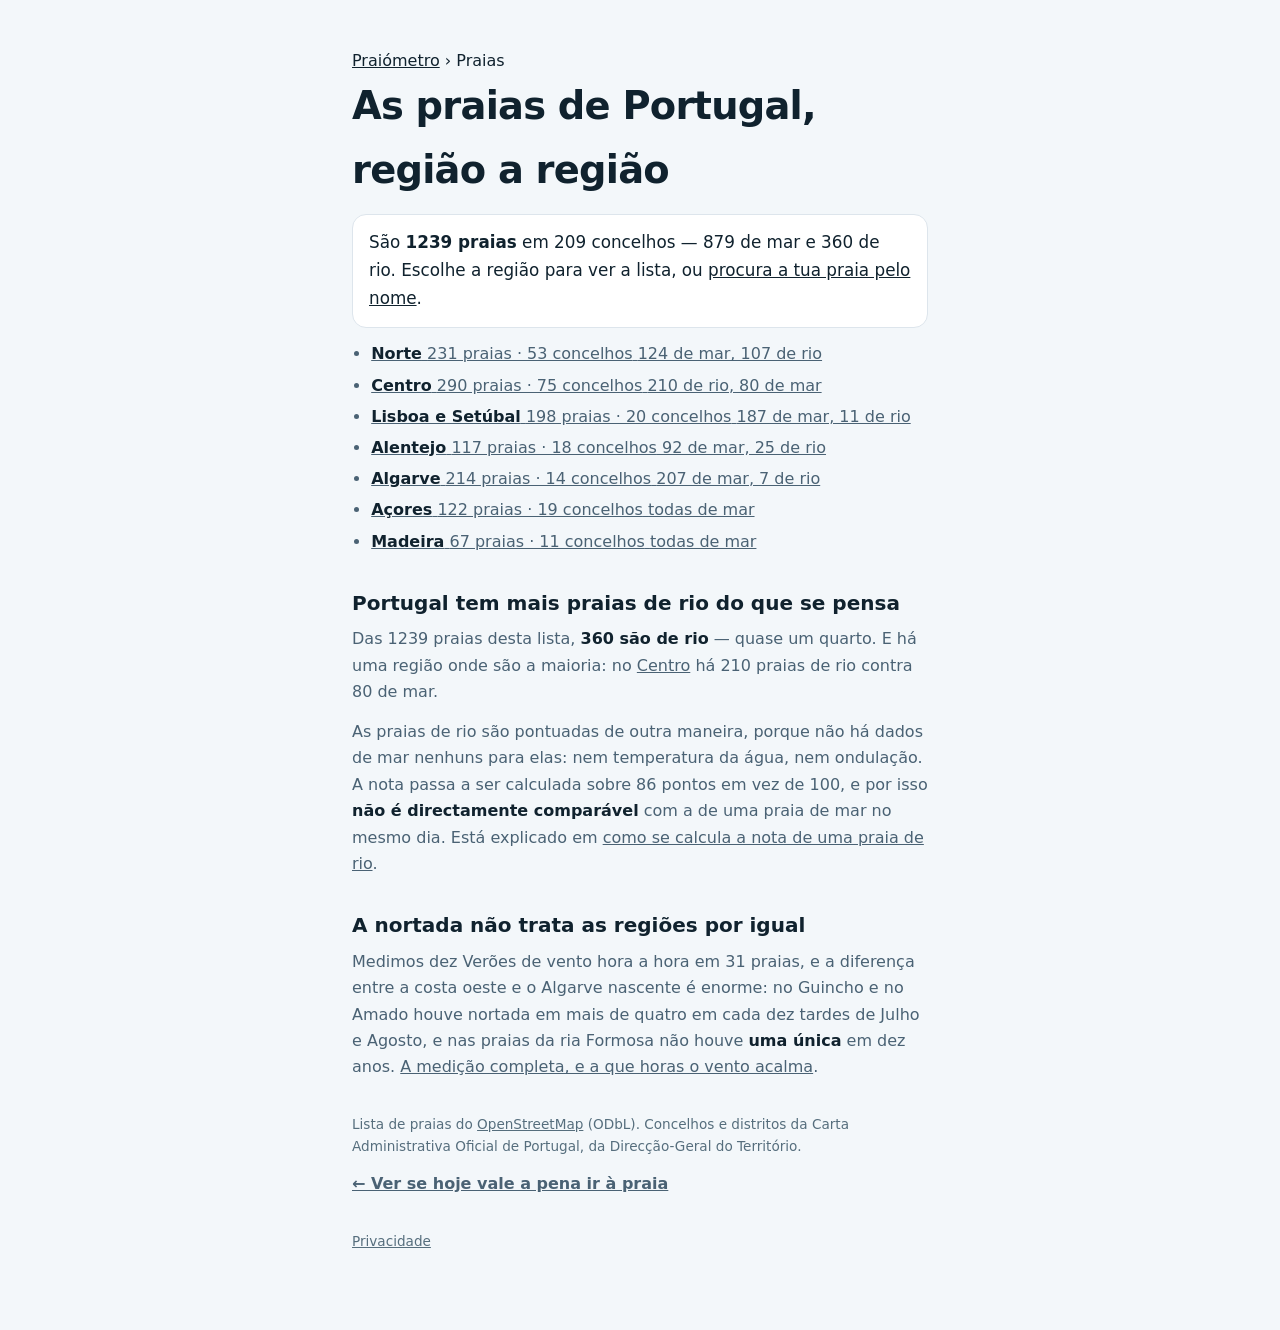
==== praias/index.html @ e59745ab "O site passa a saber QUAIS são as praias que existem Uma amiga do Renato foi procurar a Praia de Esm" ====
<!doctype html>
<html lang="pt-PT">
<head>
  <meta charset="utf-8" />
  <meta name="viewport" content="width=device-width, initial-scale=1, viewport-fit=cover" />
  <title>As 1239 praias de Portugal, região a região — Praiómetro</title>
  <meta name="description" content="1239 praias portuguesas em 209 concelhos, 879 de mar e 360 de rio, agrupadas por região e concelho. Vê numa nota de 0 a 100 se hoje vale a pena ir." />
  <meta name="theme-color" content="#0891b2" />
  <meta name="color-scheme" content="light dark" />

  <link rel="canonical" href="https://praiometro.pt/praias/" />

  <meta property="og:type" content="website" />
  <meta property="og:locale" content="pt_PT" />
  <meta property="og:site_name" content="Praiómetro" />
  <meta property="og:url" content="https://praiometro.pt/praias/" />
  <meta property="og:title" content="As 1239 praias de Portugal, região a região" />
  <meta property="og:description" content="1239 praias portuguesas em 209 concelhos, 879 de mar e 360 de rio, agrupadas por região e concelho. Vê numa nota de 0 a 100 se hoje vale a pena ir." />
  <meta property="og:image" content="https://praiometro.pt/assets/img/og.png" />
  <meta property="og:image:width" content="1200" />
  <meta property="og:image:height" content="630" />
  <meta property="og:image:alt" content="Praiómetro — semáforo verde, amarelo e vermelho para saber se vale a pena ir à praia." />
  <!-- O twitter:card estava só na entrada, e sem ele o X e o LinkedIn caem
       para um cartão pequeno, com a imagem ao lado em vez da imagem inteira.
       As páginas de região existem justamente para serem partilhadas.
       (Sem plicas invertidas neste comentário: ele vive dentro de um template
       literal, e uma plica invertida fecha-o a meio.) -->
  <meta name="twitter:card" content="summary_large_image" />
  <meta name="twitter:image" content="https://praiometro.pt/assets/img/og.png" />

  <link rel="icon" href="/assets/img/favicon.svg" type="image/svg+xml" />
  <link rel="stylesheet" href="/assets/css/estilo.css" />
  <link rel="stylesheet" href="/assets/css/texto.css" />

  <script type="application/ld+json">
  {"@context":"https://schema.org","@graph":[
   {"@type":"CollectionPage","@id":"https://praiometro.pt/praias/#pagina","url":"https://praiometro.pt/praias/",
    "name":"As praias de Portugal","inLanguage":"pt-PT",
    "isPartOf":{"@id":"https://praiometro.pt/#site"},
    "author":{"@id":"https://praiometro.pt/#autor"}},
   {"@type":"BreadcrumbList","@id":"https://praiometro.pt/praias/#migalhas","itemListElement":[
     {"@type":"ListItem","position":1,"name":"Praiómetro","item":"https://praiometro.pt/"},
     {"@type":"ListItem","position":2,"name":"Praias"}
   ]}
  ]}
  </script>
</head>
<body>
  <main class="texto">
    <nav class="migalhas" aria-label="Onde estás">
      <a href="/">Praiómetro</a> › Praias
    </nav>
    <h1>As praias de Portugal, região a região</h1>

    <p class="texto__lead">São <strong>1239 praias</strong> em 209 concelhos —
    879 de mar e 360 de rio. Escolhe a região para ver a lista, ou
    <a href="/">procura a tua praia pelo nome</a>.</p>

    <ul class="regioes">
      <li>
        <a href="/praias/norte/">
          <strong>Norte</strong>
          <span>231 praias · 53 concelhos</span>
          <span class="regiao__mar">124 de mar, 107 de rio</span>
        </a>
      </li>
      <li>
        <a href="/praias/centro/">
          <strong>Centro</strong>
          <span>290 praias · 75 concelhos</span>
          <span class="regiao__mar">210 de rio, 80 de mar</span>
        </a>
      </li>
      <li>
        <a href="/praias/lisboa-e-setubal/">
          <strong>Lisboa e Setúbal</strong>
          <span>198 praias · 20 concelhos</span>
          <span class="regiao__mar">187 de mar, 11 de rio</span>
        </a>
      </li>
      <li>
        <a href="/praias/alentejo/">
          <strong>Alentejo</strong>
          <span>117 praias · 18 concelhos</span>
          <span class="regiao__mar">92 de mar, 25 de rio</span>
        </a>
      </li>
      <li>
        <a href="/praias/algarve/">
          <strong>Algarve</strong>
          <span>214 praias · 14 concelhos</span>
          <span class="regiao__mar">207 de mar, 7 de rio</span>
        </a>
      </li>
      <li>
        <a href="/praias/acores/">
          <strong>Açores</strong>
          <span>122 praias · 19 concelhos</span>
          <span class="regiao__mar">todas de mar</span>
        </a>
      </li>
      <li>
        <a href="/praias/madeira/">
          <strong>Madeira</strong>
          <span>67 praias · 11 concelhos</span>
          <span class="regiao__mar">todas de mar</span>
        </a>
      </li>
    </ul>

    <h2 id="rio">Portugal tem mais praias de rio do que se pensa</h2>

    <p>Das 1239 praias desta lista, <strong>360 são de rio</strong> — quase
    um quarto. E há uma região onde são a maioria: no
    <a href="/praias/centro/">Centro</a> há 210 praias de rio contra
    80 de mar.</p>

    <p>As praias de rio são pontuadas de outra maneira, porque não há dados de mar nenhuns
    para elas: nem temperatura da água, nem ondulação. A nota passa a ser calculada sobre
    86 pontos em vez de 100, e por isso <strong>não é directamente comparável</strong> com
    a de uma praia de mar no mesmo dia. Está explicado em
    <a href="/metodologia/#rio">como se calcula a nota de uma praia de rio</a>.</p>

    <h2 id="nortada">A nortada não trata as regiões por igual</h2>

    <p>Medimos dez Verões de vento hora a hora em 31 praias, e a diferença entre a costa
    oeste e o Algarve nascente é enorme: no Guincho e no Amado houve nortada em mais de
    quatro em cada dez tardes de Julho e Agosto, e nas praias da ria Formosa não houve
    <strong>uma única</strong> em dez anos.
    <a href="/nortada/">A medição completa, e a que horas o vento acalma</a>.</p>

    <p class="texto__data">Lista de praias do
    <a href="https://www.openstreetmap.org/copyright" target="_blank" rel="noopener">OpenStreetMap</a>
    (ODbL). Concelhos e distritos da Carta Administrativa Oficial de Portugal, da
    Direcção-Geral do Território.</p>

    <p class="texto__voltar"><a href="/">← Ver se hoje vale a pena ir à praia</a></p>

    <!-- A LIGAÇÃO PARA A PRIVACIDADE VIVE AQUI, no molde, e não em cada página.
         Dez das treze páginas do site não ligavam para ela — e eram justamente
         as que existem para receber tráfego directo do Google, ou seja aquelas
         em que alguém chega sem nunca ter passado pela entrada. Uma política de
         privacidade que só se alcança a partir da página inicial é uma política
         que metade das visitas nunca vê. -->
    <p class="texto__data"><a href="/privacidade.html">Privacidade</a></p>
  </main>
</body>
</html>
---- assets/css/estilo.css ----
/* =============================================================
   VAI DAR PRAIA? — folha de estilo única
   =============================================================
   Sem framework e sem passo de compilação: o site é servido tal como está.

   Nota sobre as cores: verde/amarelo/vermelho é o que foi pedido, mas a
   informação NUNCA depende só da cor — cada veredicto tem também um ícone
   com forma diferente e uma palavra escrita. Cerca de 8% dos homens têm
   daltonismo vermelho-verde, e a WCAG 1.4.1 proíbe exactamente isto.
   ============================================================= */

:root {
  color-scheme: light dark;

  /* superfícies */
  --fundo: #f3f7fa;
  --carta: #ffffff;
  --carta-2: #f7fafc;
  --borda: #dde5ec;
  --tinta: #10222e;
  --tinta-2: #4a6274;
  --tinta-3: #566e7d;   /* 5,35:1 em branco, 4,97:1 no fundo — passa em todas as superfícies */

  /* veredictos — escolhidos com contraste AA sobre branco */
  --verde: #0e7a4a;
  --verde-luz: #d7f2e3;
  --amarelo: #8a5c00;
  --amarelo-luz: #fdf0cf;
  --vermelho: #b3261e;
  --vermelho-luz: #fbdfdc;

  /* céu */
  --ceu-a: #7dd3e8;
  --ceu-b: #cdeef6;
  --sol-a: #ffe27a;
  --sol-b: #ffd24d;
  --sol-o: .9;
  --mar: #0e7490;

  /* A TINTA DO CABEÇALHO, que não é a do corpo. O <h1> e o claim estão por
     cima do céu — do gradiente e, num telemóvel, do SOL — e não por cima de
     `--fundo`. Medir contra o fundo dava-os por bons; medido no píxel, o claim
     ficava a 4,10:1 no céu inicial, com a norma a pedir 4,5:1. */
  --tinta-ceu: #10222e;
  /* E A TINTA ESBATIDA DO CÉU. Os rótulos de secção («ONDE FICA», «FAVORITOS»)
     estão fora de qualquer cartão, logo o que têm por trás é o céu — que no
     dia mau é um cinzento a #8b9aa6. Com `--tinta-3` davam 2,89:1, e a norma
     pede 4,5:1. O `--tinta-3` está medido «em branco e no fundo», e o comentário
     dele diz isso mesmo: o céu não estava na lista. */
  --tinta-ceu-2: #263138;
  /* Os nomes dos concelhos, no mapa: o `--carta` por baixo deles é claro, mas o
     traço do concelho e o mar por baixo não são, e mediram-se 3,91:1. */
  --tinta-mapa: #3c4d58;

  --raio: 14px;
  --raio-g: 22px;
  --sombra: 0 1px 2px rgba(16,34,46,.06), 0 12px 32px -12px rgba(16,34,46,.22);
  --gutter: clamp(1rem, 4vw, 2rem);
  --t: .22s cubic-bezier(.2,0,0,1);

  --f: ui-rounded, "SF Pro Rounded", "Segoe UI", system-ui, -apple-system, "Helvetica Neue", sans-serif;
}

@media (prefers-color-scheme: dark) {
  :root {
    --fundo: #0b1519;
    --carta: #12212a;
    --carta-2: #172a35;
    --borda: #243b48;
    --tinta: #eaf4f8;
    --tinta-2: #a9c3d1;
    --tinta-3: #7794a5;
    --verde: #4ade9a;    --verde-luz: #0e3a2a;
    --amarelo: #fbcb52;  --amarelo-luz: #3a2f0d;
    --vermelho: #ff8a80; --vermelho-luz: #3d1714;
    --ceu-a: #0f3a4a;    --ceu-b: #0b2530;
    /* O SOL APAGA-SE NO ESCURO, e não é preciosismo: um disco a #ffd24d com
       90 % de opacidade por trás de texto claro dava 1,36:1 no «Praiómetro» e
       1,17:1 no claim — a norma pede 4,5:1, e a cauda de cada linha
       desaparecia mesmo. Um sol a arder num tema escuro também nunca fez
       sentido nenhum; fica a brasa, que é o que se vê de noite. */
    --sol-a: #6b4f1e;
    --sol-b: #513a12;
    --sol-o: .5;
    --tinta-ceu: #eaf4f8;
    --tinta-ceu-2: #9cb1bd;
    --tinta-mapa: #95acb9;
    --mar: #38bdf8;
    --sombra: 0 1px 2px rgba(0,0,0,.4), 0 14px 34px -14px rgba(0,0,0,.7);
  }
}

*, *::before, *::after { box-sizing: border-box; }
html { -webkit-text-size-adjust: 100%; }
body {
  margin: 0; min-height: 100svh;
  font-family: var(--f); color: var(--tinta); background: var(--fundo);
  line-height: 1.5; overflow-x: hidden;
  padding-bottom: env(safe-area-inset-bottom);
}
h1, h2, h3, h4, p, ul, ol { margin: 0; }
ul { list-style: none; padding: 0; }
button, input { font: inherit; color: inherit; }
a { color: inherit; }

/* Qualquer regra de autor com `display` vence o `display:none` que o browser
   dá ao atributo hidden — foi assim que o botão «Entrar» ficou visível ao lado
   do avatar de quem já tinha entrado. */
[hidden] { display: none !important; }

.visually-hidden {
  position: absolute !important; width: 1px; height: 1px; padding: 0; margin: -1px;
  overflow: hidden; clip: rect(0 0 0 0); white-space: nowrap;
}
/* Branco sobre --mar dava 2,14:1 no tema escuro, onde o --mar é um azul
   claro. Só se via com o foco em cima, e por isso ninguém deu por ela — o
   medidor de contraste do projecto corria só em tema claro. Tinta sobre carta
   inverte-se sozinho com o tema e passa nos dois. */
.salta {
  position: absolute; left: -999px; top: 0; z-index: 90;
  background: var(--tinta); color: var(--carta); padding: .7em 1.1em; text-decoration: none;
  border-radius: 0 0 var(--raio) 0; font-weight: 600;
}
.salta:focus { left: 0; }

:focus-visible { outline: 3px solid var(--mar); outline-offset: 3px; border-radius: 6px; }
/* O resultado tem `tabindex="-1"` só para o app.js lhe poder dar o foco depois
   de a previsão chegar — não se chega lá com o Tab. Um contorno de 3px em volta
   de meia página não diz a ninguém onde está o foco; só parecia um erro. O
   destino do foco continua a ser anunciado pelo `aria-labelledby`. */
.resultado:focus, .resultado:focus-visible { outline: none; }
/* E o mesmo para o <main>, pela mesma razão: leva `tabindex="-1"` só para o
   atalho de saltar ter destino, não para se chegar lá com o Tab. */
#principal:focus, #principal:focus-visible { outline: none; }

/* ===================================================== CÉU DE FUNDO ==== */
/* O fundo muda de cor com o veredicto — é o primeiro sinal, antes de se ler
   fosse o que fosse. Fica atrás de tudo e não recebe cliques. */
.ceu {
  position: fixed; inset: 0; z-index: -1; pointer-events: none; overflow: hidden;
  background: linear-gradient(178deg, var(--ceu-a) 0%, var(--ceu-b) 46%, var(--fundo) 74%);
  transition: background 1s ease;
}
.ceu__sol {
  position: absolute; top: 6vh; right: 12vw; width: 22vmin; height: 22vmin;
  border-radius: 50%;
  background: radial-gradient(circle, var(--sol-a) 0 42%, var(--sol-b) 58%, transparent 72%);
  filter: blur(.4px); opacity: var(--sol-o); transition: opacity 1s ease, transform 1s ease;
}
.ceu__mar {
  position: absolute; inset: auto 0 0 0; height: 26vh;
  background: linear-gradient(180deg, transparent, color-mix(in oklab, var(--mar) 16%, transparent));
  opacity: .5;
}
body[data-cor="verde"]   { --ceu-a: #6fd0e6; --ceu-b: #d3f0f7; }
body[data-cor="amarelo"] { --ceu-a: #b9cbd6; --ceu-b: #e2ebf0; }
body[data-cor="vermelho"]{ --ceu-a: #8b9aa6; --ceu-b: #d3dae0; }
body[data-cor="amarelo"] .ceu__sol  { opacity: .45; }
body[data-cor="vermelho"] .ceu__sol { opacity: .12; }
@media (prefers-color-scheme: dark) {
  body[data-cor="verde"]   { --ceu-a: #0f4657; --ceu-b: #0b2530; }
  body[data-cor="amarelo"] { --ceu-a: #24333c; --ceu-b: #0e1c24; }
  body[data-cor="vermelho"]{ --ceu-a: #1d2830; --ceu-b: #0d181e; }
}

/* ======================================================== CABEÇALHO ==== */
.topo { padding: clamp(1rem, 3.5vw, 2rem) var(--gutter) 1rem; text-align: center; }

/* ============================================================ CONTA ==== */
/* Linha própria e não sobreposta ao cabeçalho: em 375 px a «Entrar» tapava o
   ponto de interrogação do título. A altura fica reservada desde o início,
   mesmo antes de se saber se há sessão, para a página não saltar. */
.conta {
  position: relative; z-index: 5; display: flex; justify-content: flex-end;
  align-items: center; min-height: 38px; margin-bottom: .5rem; text-align: left;
}
.conta--vazia { min-height: 0; margin-bottom: 0; }


/* ====================================================== PÁGINA DE TEXTO = */
.texto {
  max-width: 40rem; margin: 0 auto; padding: clamp(1.5rem, 5vw, 3rem) var(--gutter) 4rem;
  line-height: 1.65;
}
.texto h1 { font-size: clamp(1.7rem, 6vw, 2.4rem); font-weight: 800; letter-spacing: -.02em; }
.texto h2 {
  font-size: clamp(1.05rem, 3.6vw, 1.25rem); font-weight: 700; margin-top: 2rem; margin-bottom: .4rem;
}
.texto p, .texto ul { margin-bottom: .85rem; color: var(--tinta-2); }
/* O reset global tira os marcadores a todas as listas; aqui são precisos. */
.texto ul { padding-left: 1.2rem; list-style: disc; }
.texto li { margin-bottom: .3rem; }
.texto strong { color: var(--tinta); }
.texto__lead {
  font-size: 1.05rem; color: var(--tinta) !important; margin: .8rem 0 1.6rem;
  padding: .9rem 1rem; background: var(--carta); border: 1px solid var(--borda);
  border-radius: var(--raio);
}
.texto__voltar { font-weight: 600; }
.texto__data { font-size: .85rem; color: var(--tinta-3) !important; margin-top: 2rem; }
.texto__pendente {
  padding: .7rem .9rem; border-radius: var(--raio);
  background: var(--amarelo-luz); color: var(--amarelo) !important; font-weight: 600;
}
.conta__entrar {
  display: inline-flex; align-items: center; gap: .45rem; cursor: pointer;
  font: inherit; font-size: .85rem; font-weight: 600; color: var(--tinta);
  background: var(--carta); border: 1px solid var(--borda); border-radius: 999px;
  padding: .42rem .85rem; box-shadow: var(--sombra);
}
.conta__entrar:hover { border-color: var(--mar); }
.conta__entrar[disabled] { opacity: .6; cursor: default; }
.conta__entrar svg { flex: none; }

.conta__menu > summary { list-style: none; cursor: pointer; display: inline-flex; }
.conta__menu > summary::-webkit-details-marker { display: none; }
.conta__inicial {
  width: 38px; height: 38px; border-radius: 50%; display: grid; place-items: center;
  background: var(--mar); color: #fff; font-weight: 800; font-size: 1rem;
  border: 2px solid var(--carta); box-shadow: var(--sombra);
}
.conta__corpo {
  position: absolute; top: calc(100% + .5rem); right: 0; width: min(17rem, calc(100vw - 2 * var(--gutter)));
  background: var(--carta); border: 1px solid var(--borda); border-radius: var(--raio);
  box-shadow: var(--sombra); padding: .9rem; display: grid; gap: .5rem;
}
.conta__quem { display: grid; gap: .1rem; font-size: .88rem; word-break: break-word; }
.conta__quem span { color: var(--tinta-3); font-size: .82rem; }
.conta__nota { font-size: .8rem; color: var(--tinta-2); line-height: 1.45; }
.conta__botao {
  font: inherit; font-size: .85rem; font-weight: 600; cursor: pointer; text-align: left;
  padding: .5rem .6rem; border-radius: var(--raio);
  background: var(--carta-2); border: 1px solid var(--borda); color: var(--tinta);
}
.conta__botao:hover { border-color: var(--tinta-3); }
.conta__botao--perigo { color: var(--vermelho); }
.conta__botao--perigo:hover { border-color: var(--vermelho); }
.conta__botao[disabled] { opacity: .6; cursor: default; }

/* ---------------------------------------------------- painéis (Perfil) - */
/* `<dialog>` nativo e não uma div: traz de graça o fecho com Escape, o foco
   preso lá dentro enquanto está aberto, o resto da página inerte para leitores
   de ecrã, e o `::backdrop`. Nada disso é de graça numa div. */
.painel {
  width: min(30rem, calc(100vw - 2 * var(--gutter)));
  max-height: min(85svh, 44rem);
  padding: 0; border: 1px solid var(--borda); border-radius: var(--raio-g);
  background: var(--carta); color: var(--tinta); box-shadow: var(--sombra);
  overflow: hidden;
  /* O markup vive dentro do <header>, ao lado do avatar a que pertence, e o
     header é centrado: sem isto o painel herdava o centrado. */
  text-align: left;
}
.painel::backdrop { background: rgba(16, 34, 46, .45); backdrop-filter: blur(2px); }
.painel__topo {
  display: flex; align-items: center; justify-content: space-between; gap: .5rem;
  padding: .9rem 1rem; border-bottom: 1px solid var(--borda);
  position: sticky; top: 0; background: var(--carta); z-index: 1;
}
.painel__titulo { font-size: 1.05rem; font-weight: 800; letter-spacing: -.01em; }
.painel__x {
  flex: none; width: 36px; height: 36px; display: grid; place-items: center; cursor: pointer;
  background: var(--carta-2); border: 1px solid var(--borda); border-radius: 50%; color: var(--tinta);
}
.painel__x:hover { border-color: var(--tinta-3); }
.painel__x svg { width: 18px; height: 18px; }
/* O corpo é que rola, não a página por baixo. */
.painel__corpo { padding: 1rem; display: grid; gap: 1rem; overflow-y: auto; max-height: inherit; }
.painel__bloco { display: grid; gap: .4rem; }
.painel__sub {
  font-size: .72rem; font-weight: 700; text-transform: uppercase; letter-spacing: .06em;
  color: var(--tinta-3);
}
.painel__nota { font-size: .85rem; color: var(--tinta-2); line-height: 1.5; }
.painel__nota a { color: var(--mar); }
.painel__linha { font-size: .95rem; font-weight: 600; }
.painel__bloco--perigo {
  border: 1px solid var(--borda); border-left: 3px solid var(--vermelho);
  border-radius: 0 var(--raio) var(--raio) 0; padding: .8rem; background: var(--carta-2);
}
.painel--curto { width: min(24rem, calc(100vw - 2 * var(--gutter))); }
.painel--curto .painel__titulo { margin-bottom: .5rem; }
/* Em coluna no telemóvel: lado a lado, «Apagar para sempre» ficava com metade
   da largura e o texto a partir-se. */
.painel__accoes { display: grid; gap: .5rem; margin-top: .3rem; }
.painel__accoes .conta__botao { text-align: center; padding: .6rem; }
@media (min-width: 26rem) {
  .painel__accoes { grid-auto-flow: column; justify-content: end; }
  .painel__accoes .conta__botao { padding: .6rem 1rem; }
}
/* Uma grelha de duas linhas: o ícone e a marca em cima, a pergunta por baixo.
   Com `inline-flex` e o claim em `inline`, a pergunta enrolava-se à volta do
   ícone e o cabeçalho ficava com três linhas desalinhadas. */
.marca {
  display: grid; grid-template-columns: auto auto; justify-content: center;
  align-items: center; gap: 0 .55rem;
  font-size: clamp(1.5rem, 5.4vw, 2.4rem); font-weight: 800; letter-spacing: -.02em;
}
/* «Praiómetro» é uma palavra inventada e não diz nada a quem chega pela
   primeira vez. A pergunta a que o site responde tem de estar no <h1>, e à
   vista também no telemóvel — estava escondida a um píxel de largura. */
.marca__claim {
  grid-column: 1 / -1; display: block;
  font-size: clamp(1rem, 3.6vw, 1.2rem); font-weight: 700; color: var(--tinta-ceu);
  margin-top: .1rem; text-wrap: balance;
}
.marca__icone { width: 1.15em; height: 1.15em; color: var(--mar); flex: none; }
.marca__icone svg { width: 100%; height: 100%; }

/* ========================================================== PROCURA ==== */
.procura { position: relative; padding: 0 var(--gutter); max-width: 640px; margin: 1.2rem auto 0; }
.procura__caixa {
  display: flex; align-items: center; gap: .5rem;
  background: var(--carta); border: 1px solid var(--borda); border-radius: 999px;
  padding: .45rem .5rem .45rem 1rem; box-shadow: var(--sombra);
}
.procura__caixa:focus-within { border-color: var(--mar); }
.procura__lupa { width: 20px; height: 20px; color: var(--tinta-3); flex: none; }
.procura__input {
  flex: 1; min-width: 0; border: 0; background: none; padding: .6rem 0; font-size: 1.05rem;
}
.procura__input::-webkit-search-cancel-button { -webkit-appearance: none; }
.procura__input:focus { outline: none; }
.procura__perto {
  flex: none; width: 44px; height: 44px; border-radius: 50%; border: 0; cursor: pointer;
  background: var(--mar); color: #fff; display: grid; place-items: center;
  transition: transform var(--t), filter var(--t);
}
.procura__perto svg { width: 21px; height: 21px; }
.procura__perto:hover { filter: brightness(1.1); }
.procura__perto:active { transform: scale(.94); }
.procura__perto[aria-busy="true"] { animation: pulsa 1s infinite; }
@keyframes pulsa { 50% { opacity: .5; } }

.sugestoes {
  position: absolute; left: var(--gutter); right: var(--gutter); z-index: 30;
  margin-top: .4rem; background: var(--carta); border: 1px solid var(--borda);
  border-radius: var(--raio); box-shadow: var(--sombra); overflow: hidden;
  max-height: min(52vh, 26rem); overflow-y: auto; overscroll-behavior: contain;
}
.sugestao {
  display: flex; align-items: baseline; gap: .6rem; width: 100%;
  padding: .7rem 1rem; cursor: pointer; border-bottom: 1px solid var(--borda);
  background: none; border-left: 0; border-right: 0; border-top: 0; text-align: left;
}
.sugestao:last-child { border-bottom: 0; }
.sugestao:hover { background: var(--carta-2); }
/* A MARCADA COM AS SETAS TEM DE SE VER. O único sinal era este fundo, que vale
   1,058:1 contra o da lista — a WCAG 1.4.11 pede 3:1 para um indicador que não
   é texto. Num combobox não há foco real a percorrer as opções (o foco fica na
   caixa e o `aria-activedescendant` é que anda), portanto não há anel do
   browser a salvar isto: quem escreve «praia» abre oito sugestões, três delas
   chamadas «Praia Nova», e carregava Enter sem saber qual das 995 ia abrir. */
.sugestao[aria-selected="true"] {
  background: var(--carta-2);
  outline: 2px solid var(--mar); outline-offset: -2px;
}
.sugestao__nome { font-weight: 600; }
.sugestao__meta { font-size: .82rem; color: var(--tinta-3); margin-left: auto; white-space: nowrap; }
.sugestao__rio {
  font-size: .7rem; font-weight: 700; text-transform: uppercase; letter-spacing: .04em;
  color: var(--mar); border: 1px solid currentColor; border-radius: 999px; padding: 0 .4em;
}
/* O NOME OFICIAL QUE FEZ O ENCONTRO. Quem escreve «Esmoriz» e recebe «Praia
   Velha» tem de perceber porquê, senão parece que o site abriu outra praia.
   Não é uma etiqueta como a de rio — é a mesma palavra que foi escrita —, por
   isso vai em texto normal e entre aspas baixas, que é como se cita em
   português. Não leva `white-space: nowrap`: alguns são compridos («Praia
   Velha dos Pescadores») e num telemóvel de 375 px têm de poder quebrar. */
.sugestao__alias { font-size: .82rem; color: var(--tinta-2); }
.sugestao__alias::before { content: "«"; }
.sugestao__alias::after { content: "»"; }
.procura__estado { text-align: center; color: var(--tinta-2); font-size: .9rem; margin-top: .6rem; min-height: 1.4em; }

/* ======================================================== RESULTADO ==== */
.resultado { max-width: 640px; margin: 1.2rem auto 0; padding: 0 var(--gutter); }

.veredicto {
  background: var(--carta); border: 1px solid var(--borda); border-radius: var(--raio-g);
  padding: clamp(1.2rem, 4vw, 1.8rem); box-shadow: var(--sombra); text-align: center;
  position: relative; overflow: hidden;
}
.veredicto__topo { display: flex; flex-direction: column; gap: .1rem; margin-bottom: 1rem; }
/* A estrela vive no canto e não entra na coluna: reservar-lhe largura ao lado
   do nome partia a data em duas linhas num telemóvel de 375 px. Só o nome se
   afasta dela — a data vem na linha de baixo, já fora do seu caminho. */
.veredicto__praia { padding: 0 2.2rem; }
.veredicto__praia { font-weight: 700; font-size: clamp(1.15rem, 4vw, 1.45rem); letter-spacing: -.01em; }
/* Sem text-transform: capitalize — em português dava «2 De Agosto». A
   primeira letra é posta no JavaScript. */
.veredicto__dia { color: var(--tinta-2); font-size: .95rem; }

/* O selo: cor + forma + palavra. Nunca só a cor. */
/* ============================================= AS DUAS PARTES DO DIA ====
   Uma regra e mais nenhuma: cada parte do dia é um bloco de largura inteira;
   quando as duas dizem o mesmo, são desenhadas JUNTAS, num bloco só, e o que
   dizem diz-se uma vez.

   NÃO HÁ UM ÚNICO <svg> DE DADOS AQUI. Os três ícones são forma, não gráfico:
   não codificam quantidade nenhuma. Nenhuma altura, nenhum comprimento e
   nenhuma área representa um número em lado nenhum deste ficheiro. Aqui esteve
   uma silhueta que o fazia, e foi rejeitada por ser confusa — ler um gráfico
   não trivial é competência de uma minoria, e ler um número é de quase todos.

   CONTRASTE, e a razão de a cor só pintar a palavra:
     verde    #0e7a4a sobre #d7f2e3 = 4,54:1   <- passa por 0,04
     amarelo  #8a5c00 sobre #fdf0cf = 5,13:1
     vermelho #b3261e sobre #fbdfdc = 5,22:1
   4,54:1 é o fio da navalha. Por isso a cor SÓ é usada em texto grande e
   pesado (onde a norma pede 3:1) e nos ícones; todos os NÚMEROS e todos os
   NOMES vão a var(--tinta) sobre o fundo pastel. */

.partes { margin: .9rem 0 0; }
.parte--verde    { --p-cor: var(--verde);    --p-fundo: var(--verde-luz); }
.parte--amarelo  { --p-cor: var(--amarelo);  --p-fundo: var(--amarelo-luz); }
.parte--vermelho { --p-cor: var(--vermelho); --p-fundo: var(--vermelho-luz); }
.parte--semdados { --p-cor: var(--tinta-3);  --p-fundo: var(--carta-2); }

/* O cartão deixa de ser centrado: tudo lá dentro é lista, e uma lista com
   números lê-se da esquerda. */
.veredicto { text-align: left; }
/* A BARRA DE COR DO TOPO SAIU — e saiu do ficheiro, não só do ecrã. Estava
   definida com 5px de altura e desligada vinte linhas abaixo com
   `content: none`, sem media query pelo meio: duas regras a anularem-se, e uma
   terceira (a posição da estrela) ainda a descontar a altura de uma barra que
   não existe. A razão de ter saído mantém-se: num dia partido teria de ter a
   cor da MÉDIA, que pode discordar das duas partes logo por baixo. */
.veredicto__praia { padding: 0 3rem 0 0; }
.veredicto__topo { margin-bottom: .2rem; }

/* --------------------------------- a resposta (só no estado partido) --- */
/* A maior coisa do cartão num dia partido. Vai a var(--tinta) e NUNCA a uma
   cor de veredicto: há duas cores no ecrã e a frase não é de nenhuma delas. */
.veredicto__resposta {
  margin: .9rem 0 .1rem;
  font-size: clamp(1.45rem, 6.6vw, 1.85rem);
  font-weight: 800; line-height: 1.12; letter-spacing: -.02em;
  color: var(--tinta); text-wrap: balance;
}
.veredicto__resposta:empty { display: none; }

/* ------------------------------------------------ os dois blocos ------ */
/* A fenda é o portador de «são dois» — e é o único que sobrevive ao modo de
   contraste elevado, coisa que a cor não faz.

   Aqui esteve uma segunda forma, para os dias em que as duas partes eram
   iguais: um bloco só, com a palavra dita uma vez. Saiu a pedido. Um cartão
   que muda de feitio consoante o dia obriga quem o abre de três em três
   semanas a reconhecer duas coisas em vez de uma; dois blocos todos os dias
   aprendem-se uma vez e nunca mais surpreendem. */
.partes__blocos { display: grid; gap: .625rem; list-style: none; padding: 0; }
/* O bloco deixou de ser a linha e passou a ser só a MOLDURA: a linha mudou-se
   para uma cabeça com as mesmas medidas, para haver onde pendurar o painel. A
   caixa fechada é, ao píxel, a que foi aprovada — 84 + 2 + 2 = 88. */
.bloco {
  display: block; padding: 0; min-height: 88px;
  background: var(--p-fundo); border: 2px solid var(--p-cor);
  border-radius: var(--raio-g);
}
.bloco__cabeca {
  display: flex; align-items: center; gap: .75rem;
  width: 100%; min-height: 84px; padding: .9rem 1rem; margin: 0;
  font: inherit; color: inherit; text-align: left;
  background: none; border: 0; border-radius: calc(var(--raio-g) - 2px);
}
button.bloco__cabeca { cursor: pointer; -webkit-tap-highlight-color: transparent; }
/* Com os +3 px de `outline-offset` globais, o anel de foco era desenhado POR
   CIMA do contorno de 2 px do bloco e lia-se como parte do desenho. Por dentro,
   sobre o pastel, vê-se — e o raio tem de ser reposto, senão um anel de 6 px
   dentro de uma caixa de 22 px fica torto nos cantos. */
button.bloco__cabeca:focus-visible {
  outline-offset: -4px; border-radius: calc(var(--raio-g) - 2px);
}
/* Um color-mix e não um filter: brightness() — a mesma regra escurece no claro
   e clareia no escuro. E NUNCA um transform: um antepassado transformado já
   matou cliques neste projecto uma vez. */
button.bloco__cabeca:active {
  background: color-mix(in oklab, var(--p-cor) 12%, transparent);
}
.bloco__icone { width: 44px; height: 44px; flex: none; color: var(--p-cor); }
.bloco__icone svg { width: 100%; height: 100%; display: block; }
.bloco__texto { display: grid; gap: .05rem; flex: 1; min-width: 0; }
.bloco__nome { font-size: 1.15rem; font-weight: 700; color: var(--tinta); line-height: 1.2; }
.bloco__palavra {
  font-size: 1.2rem; font-weight: 800; color: var(--p-cor);
  line-height: 1.2; letter-spacing: -.01em; text-wrap: balance;
}
.bloco__razao { font-size: .92rem; color: var(--tinta-2); line-height: 1.35; }
/* A nota fica encostada à direita, como foi aprovado. A seta vive POR BAIXO
   dela, na mesma coluna: não rouba largura à palavra, e fora da linha de
   leitura do número não se lê como «81 e a descer». Contas a 375 px: 33,75 (a
   nota, a 9vw) + 1,6 + 18 = 53,35 px, contra os 55,2 que a caixa já dava. */
.bloco__dir { margin-left: auto; flex: none; display: grid; justify-items: end; gap: .1rem; }
.bloco__nota {
  font-size: clamp(1.95rem, 9vw, 2.4rem); font-weight: 800; line-height: 1;
  color: var(--tinta); font-variant-numeric: tabular-nums; letter-spacing: -.03em;
}
.bloco__seta { width: 18px; height: 18px; color: var(--tinta-2); transition: transform var(--t); }
.bloco__seta svg { width: 100%; height: 100%; display: block; }
[aria-expanded="true"] .bloco__seta { transform: rotate(180deg); }

/* O único sinal ESCRITO de que os blocos se carregam. Uma frase não é uma
   legenda a decifrar: lê-se à primeira aos 70 anos, e mata o risco de a
   descoberta ficar pendurada só numa seta de 18 px. */
.partes__pista { margin-top: .5rem; font-size: .82rem; color: var(--tinta-2); line-height: 1.5; }
.partes__pista b { color: var(--tinta); font-weight: 700; }

/* ---------------------------- os cinco números, dentro do bloco ------- */
/* SEM animação de altura. Um bloco a crescer durante 300 ms é um bloco que
   durante 300 ms está a mentir sobre onde estão as coisas — e é a animação que
   faria a compensação de scroll medir um valor que ainda está a mudar. */
.bloco__numeros { padding: 0 1rem 1rem; }

/* A mesma anatomia do bloco, um andar abaixo: ícone à esquerda, nome, número
   encostado à direita, palavra por baixo a ocupar a largura toda. */
.nums { list-style: none; padding: 0; margin: 0; }
.nums__linha {
  display: grid; grid-template-columns: 22px minmax(0, 1fr) auto;
  align-items: baseline; column-gap: .6rem; row-gap: .1rem; padding: .4rem 0;
  /* O recuo vem primeiro: sem ele, um browser sem color-mix deitava fora a
     declaração inteira e ficava SEM separador nenhum. */
  border-top: 1px solid var(--borda);
  border-top-color: color-mix(in oklab, var(--p-cor) 28%, transparent);
}
/* Aqui esteve um fio de 2 px na linha da água, a dizer pela FORMA que aquele
   factor não se reparte pela manhã e pela tarde. Saiu com a frase que o
   explicava: um traço mais grosso sem uma palavra a dizer o que significa é
   exactamente a classe de coisa que este site tem andado a tirar do ecrã.
   A água continua a ser a mesma nas duas partes — e continua a ser o número
   que a conta usou; o que deixou de haver é um sinal que ninguém pediu. */
/* O ICONES_FACTOR estava declarado no app.js desde sempre e nunca foi chamado
   por ninguém. 22 px, com o nome escrito ao lado — um ícone com o nome ao lado
   nunca precisa de legenda. SEMPRE a mesma cor: nunca verde/amarelo/vermelho
   conforme o factor, que seria um segundo semáforo dentro do primeiro. */
.nums__icone { grid-column: 1; grid-row: 1; width: 22px; height: 22px;
               color: var(--tinta-2); align-self: center; }
.nums__icone svg { width: 100%; height: 100%; display: block; }
.nums__nome { grid-column: 2; font-size: .95rem; font-weight: 700;
              color: var(--tinta); line-height: 1.25; }
/* nowrap no valor + o nome livre para quebrar = transbordo estruturalmente
   impossível: quando aperta, é o nome que passa a duas linhas. */
.nums__valor {
  grid-column: 3; justify-self: end; text-align: right;
  font-size: 1.05rem; font-weight: 800; color: var(--tinta);
  font-variant-numeric: tabular-nums; line-height: 1.2; white-space: nowrap;
}
/* MEDIDO, e é a armadilha deste ficheiro: var(--tinta-3) sobre o pastel dá
   4,61:1 no tema CLARO — passa — e 3,96:1 no ESCURO. Chumba, e chumba só
   metade das vezes: foi assim que o «Saltar para o resultado» esteve meses a
   2,14:1. AQUI NÃO ENTRA NEM --tinta-3 NEM COR DE VEREDICTO. */
.nums__palavra { grid-column: 2 / -1; font-size: .875rem; color: var(--tinta-2); line-height: 1.35; }
.nums__extra   { color: var(--tinta-2); }
/* Os pesos (34/26/18/14/8) NÃO vão ao ecrã: são meta-informação sobre o modelo
   e não sobre o dia, e cinco números novos duplicavam a contagem de números da
   página. O peso diz-se pela ORDEM, e a ordem diz-se aqui. */
/* O TRIÂNGULO da linha do valor mau. A `--amarelo` — a cor do DESCONFORTO
   neste cartão — e nunca a `--vermelho`, que é a da SEGURANÇA e vive no aviso
   de trovoada. São dois triângulos com dois significados, e o que os separa é
   a cor e a caixa: este anda solto ao lado de um nome, aquele vem dentro de
   uma caixa vermelha a dizer «Aviso de segurança».
   Medido sobre os três pastéis do painel: 4,62-5,13:1 no claro e 8,31-10,34:1
   no escuro — e o mínimo para um objecto gráfico é 3:1. */
.nums__mau {
  display: inline-block; width: 1em; height: 1em;
  vertical-align: -.1em; margin-left: .35rem; color: var(--amarelo);
}
.nums__mau svg { width: 100%; height: 100%; display: block; }
@media (forced-colors: active) { .nums__mau { color: CanvasText; } }

.nums__ordem {
  margin-top: .6rem; padding-top: .6rem;
  border-top: 1px solid var(--borda);
  border-top-color: color-mix(in oklab, var(--p-cor) 28%, transparent);
  font-size: .8rem; color: var(--tinta-2); line-height: 1.45;
}
/* --tinta e sublinhado, e não var(--mar): no tema escuro o --mar é um azul
   claro e sobre o pastel escuro não está medido. */
.nums__ordem a { color: var(--tinta); font-weight: 700; text-decoration: underline; }

/* A fonte dos dados, que era o rodapé do «Ver os números». */
/* Só aparece nas praias de rio e nos pontos sem dados de mar. O :empty tira-a
   do fluxo no caso normal — sem caixa reservada e sem salto de layout. */
.veredicto__sem-mar { margin-top: .9rem; font-size: .78rem; color: var(--tinta-3); line-height: 1.45; }
.veredicto__sem-mar:empty { display: none; }
/* Sem número, o texto ocupa a largura toda. Nada de espaço reservado a um «✕»
   que se lê como avaria ou como «fechado», nunca como «não vale a pena». */
.bloco--sem-nota .bloco__nota { display: none; }

/* «já passou»: NUNCA por opacidade. O medidor de contraste do projecto lê a
   `color` sem descontar a opacidade dos antepassados, e um opacity:.55 daria
   texto a ~2,6:1 a passar no teste. */
/* --tinta-2 e NÃO --tinta-3: sobre o pastel escuro o --tinta-3 dá 3,96:1, e o
   nome está a 18,4 px — quatro décimas abaixo dos 18,66 px que a norma aceita
   como «texto grande», portanto exige 4,5:1 e chumba. Só se via no cartão de
   HOJE depois das 13h, e só no tema escuro: por isso esteve escondido até o
   teste passar a abrir um bloco. */
.bloco--passou .bloco__nome, .bloco--passou .bloco__nota { color: var(--tinta-2); }

/* A nota do dia e a frase da razão sairam do cartão a pedido; as regras que as
   pintavam sairam com elas. */
.partes__sem { font-size: 1.05rem; color: var(--tinta-2); line-height: 1.45; }

/* A previsão guardada. Usa a caixa do aviso de conforto — o amarelo — e nunca
   a de segurança: não é um perigo, é uma ressalva sobre a idade do número. */
.veredicto__antiga {
  margin: .5rem 0 0; padding: .5rem .7rem; border-radius: var(--raio);
  background: var(--amarelo-luz); color: var(--amarelo);
  font-size: .85rem; font-weight: 600; line-height: 1.4;
}

/* A MARÉ. Sem caixa de cor: não é um aviso nem um veredicto, é um facto sobre
   o mar. Um fio em cima separa-a dos blocos sem lhe dar peso de secção. */
.mare {
  margin-top: .9rem; padding-top: .7rem;
  border-top: 1px solid var(--borda);
}
/* A curva. `preserveAspectRatio="none"` estica-a à largura do cartão, e é de
   propósito: o que interessa é ONDE cai a maré nas horas, não a proporção
   entre o eixo do tempo e o da altura — que nem sequer tem escala, porque não
   se mostram metros. */
.mare__svg { display: block; width: 100%; height: 78px; overflow: visible; }
/* A janela de praia, 9h-19h. NEUTRA, e é de propósito: a primeira versão
   pintava-a de `--mar` como a água, e as duas manchas azuis liam-se como a
   mesma coisa em intensidades diferentes. Cinzento não compete com o mar. */
.mare__janela { fill: var(--tinta); opacity: .07; }
.mare__area   { fill: var(--mar); opacity: .28; }
.mare__linha  { fill: none; stroke: var(--mar); stroke-width: 2;
                stroke-linecap: round; stroke-linejoin: round; }
.mare__ponto  { fill: var(--mar); }
/* A hora a `--tinta`: sobre o cartão branco o `--mar` dá 4,52:1, que passa por
   duas centésimas, e este texto é pequeno. A tinta dá mais de 12:1. */
.mare__hora {
  fill: var(--tinta); font-size: 11px; font-weight: 700;
  font-variant-numeric: tabular-nums;
}
@media (forced-colors: active) {
  .mare__linha { stroke: CanvasText; }
  .mare__ponto { fill: CanvasText; }
  .mare__area, .mare__janela { fill: none; }
}

.veredicto__aviso {
  margin-top: .9rem; padding: .6rem .8rem; border-radius: var(--raio);
  background: var(--amarelo-luz); color: var(--amarelo); font-size: .88rem; font-weight: 600;
}

/* O padding e o gap SAEM do .bloco e vão para a .bloco__cabeca, na MESMA
   edição. Se ficassem onde estavam, abaixo dos 360 px o rectângulo pastel
   ganhava uma almofada dupla — uma a envolver a cabeça E o painel, outra
   dentro de cada um — o painel deixava de alinhar com o nome, e o bloco aberto
   crescia uns 26 px. Um defeito que só existe abaixo dos 360 px, ou seja,
   exactamente onde ninguém testa. */
@media (max-width: 360px) {
  .veredicto { padding: 14px; }
  .bloco { min-height: 82px; }
  .bloco__cabeca { padding: .8rem; gap: .6rem; min-height: 78px; }
  .bloco__icone { width: 40px; height: 40px; }
  .bloco__palavra { font-size: 1.1rem; }
  .bloco__numeros { padding: 0 .8rem .8rem; }
  .nums__linha { padding: .35rem 0; column-gap: .5rem; }
  .nums__nome { font-size: .9rem; }
  .nums__palavra { font-size: .85rem; }
}

/* Com as cores todas forçadas para a mesma sobram a PALAVRA, o NÚMERO, o
   ÍCONE e — o mais importante — a fenda entre os dois blocos. «Um objecto ou
   dois» não depende de cor nenhuma. */
@media (forced-colors: active) {
  .bloco { background: Canvas; border-color: CanvasText; }
  .bloco__palavra, .bloco__icone { color: CanvasText; }
  /* Com as cores forçadas sobra o que sempre sobrou — a fenda entre os dois
     blocos, a palavra, o número — e agora também a seta e os fios. */
  .nums__linha, .nums__ordem { border-top-color: CanvasText; }
  .bloco__seta, .nums__icone { color: CanvasText; }
}

/* SEM ANIMAÇÃO na troca de dia: um bloco que se divide em dois durante 400 ms
   é um bloco que durante 400 ms está a mentir. */


/* ---------------------------------------------------------- a estrela */
.estrela {
  /* `.7rem` e não `calc(5px + .5rem)`: os 5px eram a altura da barra de cor do
     topo, que saiu. Este valor já estava escrito vinte linhas acima, num bloco
     com a mesma especificidade e MAIS ACIMA no ficheiro — portanto perdia para
     esta regra e nunca chegou a aplicar-se. Alguém corrigiu isto e a correcção
     ficou pelo caminho; agora está no sítio onde manda. */
  position: absolute; top: .7rem; right: .6rem; z-index: 1;
  width: 44px; height: 44px; display: grid; place-items: center; cursor: pointer;
  background: none; border: 0; border-radius: 50%;
  color: var(--tinta-3); transition: color var(--t), transform var(--t);
}
.estrela svg { width: 25px; height: 25px; }
/* O nome acessível vem do aria-label, que diz a praia e o que o botão faz.
   Este texto fica cá como rede, para leitores que ignorem o aria-label. */
.estrela__texto {
  position: absolute; width: 1px; height: 1px; overflow: hidden;
  clip-path: inset(50%); white-space: nowrap;
}
.estrela:hover { color: var(--tinta); }
/* Marcada muda de COR e de FORMA — a estrela passa a cheia. A cor sozinha
   nunca chega (WCAG 1.4.1). */
/* #c07f00 dá 3,34:1 em branco; o dourado mais bonito, #d99400, ficava-se por
   2,56:1 e a 1.4.11 pede 3:1 a um controlo que mostra estado. */
.estrela[aria-pressed="true"] { color: #c07f00; }
.estrela[aria-pressed="true"] svg { fill: currentColor; }
@media (prefers-color-scheme: dark) { .estrela[aria-pressed="true"] { color: #f5b83d; } }
.estrela:active { transform: scale(.9); }
@media (prefers-reduced-motion: reduce) { .estrela { transition: none; } .estrela:active { transform: none; } }

/* ====================================================== AS TUAS PRAIAS = */
.favoritos { max-width: 640px; margin: 1.1rem auto 0; padding: 0 var(--gutter); }
.favoritos__titulo {
  font-size: .74rem; font-weight: 700; text-transform: uppercase; letter-spacing: .06em;
  /* .25rem e não .5rem: a tira abaixo ganhou .25rem de `padding-block` para
     caber o anel do favorito escolhido, e a soma mantém o espaço de antes. */
  color: var(--tinta-3); margin-bottom: .25rem;
}
.favoritos__lista {
  list-style: none; display: flex; gap: .45rem; overflow-x: auto;
  /* `overflow-x: auto` obriga o `overflow-y` a passar de `visible` a `auto`:
     a tira corta também em cima e em baixo, não só aos lados. O favorito
     escolhido leva um anel de 2px em `box-shadow`, que fica FORA da caixa —
     sem folga aqui, o topo desse anel aparecia cortado a régua. */
  /* .25rem dos dois lados: a barra de scroll fica ABAIXO da caixa de conteúdo,
     não dentro dela, e por isso não é preciso somar-lhe a altura aqui. */
  padding-block: .25rem;
  /* A barra tem de se ver. Com 15 praias a tira transborda mais de 1300px, e
     a sangria até às margens não chega para dizer que há mais para o lado.
     `thin` é para o Firefox; no WebKit, dar altura à barra troca a de
     sobreposição — que no macOS desaparece quando se está quieto — por uma
     clássica, que fica sempre à vista. */
  scrollbar-width: thin;
  scrollbar-color: var(--tinta-3) transparent;
  /* No telemóvel a tira sangra até às margens, para se ver que rola. */
  margin: 0 calc(var(--gutter) * -1); padding-inline: var(--gutter);
  scroll-snap-type: x proximity;
  /* O encosto tem de ser na goteira, não na borda do ecrã: sem isto o
     `scroll-snap-align: start` alinhava o primeiro chip com o início do
     snapport e rolava a goteira toda para fora, deixando-o rente ao vidro e
     desalinhado do «AS TUAS PRAIAS» que está por cima. */
  scroll-padding-inline: var(--gutter);
}
.favoritos__lista::-webkit-scrollbar { height: 10px; }
.favoritos__lista::-webkit-scrollbar-track { background: transparent; }
.favoritos__lista::-webkit-scrollbar-thumb {
  background: var(--tinta-3); border-radius: 999px;
  /* A borda transparente com `background-clip` afina a barra para 4px sem a
     cortar nas pontas — mais discreta do que os 10px do canal. */
  border: 3px solid transparent; background-clip: content-box;
}
/* Os favoritos falam a mesma língua: fundo pastel e contorno de 2 px na cor
   do dia. Enquanto não se sabe a cor de uma praia, fica neutra — e isso lê-se
   como «ainda não sei», que é a verdade. */
.fav {
  scroll-snap-align: start;
  display: inline-flex; align-items: center; gap: .4rem; white-space: nowrap;
  padding: .42rem .8rem .42rem .55rem; cursor: pointer; font: inherit;
  font-size: .88rem; font-weight: 600; color: var(--tinta);
  background: var(--fav-fundo, var(--carta));
  border: 2px solid var(--fav-cor, var(--borda)); border-radius: 999px;
  transition: box-shadow var(--t);
}
.fav[aria-current="true"] { box-shadow: 0 0 0 3px var(--fav-cor, var(--mar)); }
.fav__ponto {
  width: 20px; height: 20px; flex: none; display: grid; place-items: center;
  color: var(--fav-cor, var(--tinta-3));
}
.fav__ponto svg { width: 100%; height: 100%; }
.favoritos__aviso { margin-top: .5rem; font-size: .85rem; color: var(--amarelo); font-weight: 600; }
.fav__rio {
  font-size: .64rem; font-weight: 700; text-transform: uppercase; letter-spacing: .04em;
  color: var(--mar); border: 1px solid currentColor; border-radius: 999px;
  padding: 0 .4em; flex: none;
}
.fav--verde    { --fav-cor: var(--verde);    --fav-fundo: var(--verde-luz); }
.fav--amarelo  { --fav-cor: var(--amarelo);  --fav-fundo: var(--amarelo-luz); }
.fav--vermelho { --fav-cor: var(--vermelho); --fav-fundo: var(--vermelho-luz); }

/* Aqui viviam `--cor-actual` e `--cor-fundo`, definidas por veredicto no
   <body>. Saíram porque NINGUÉM AS LIA: a `--cor-fundo` já não tinha leitor
   nenhum, e a `--cor-actual` ficou sem o dela quando a barra de cor do topo do
   cartão saiu do ficheiro. O `data-cor` continua no <body> — é ele que muda o
   céu — e as variáveis do céu são outras. */

/* ============================================================= DIAS ====
   Três por linha e duas linhas, sem rolo horizontal. Seis células em linha a
   320 px davam 41 px cada: a nota a 11,8 px — mais pequena do que o aviso
   legal das bandeiras — e uns 124 px de tira a viver fora do ecrã. Três por
   linha dão uns 90 px, e a resposta mais valiosa que este site tem num dia
   mau («então quando?») deixa de exigir rolar em duas direcções. */
/* minmax(0, 1fr) e NÃO 1fr: `1fr` é `minmax(auto, 1fr)`, e o `auto` impede a
   célula de encolher abaixo do seu conteúdo mínimo. Com nomes de larguras
   diferentes, as seis colunas saíam desiguais — medido a 375 px: 47, 74, 57,
   57, 57 e 46 px — e a tira transbordava 16 px para fora do cartão. */
/* UMA regra para as duas larguras, sem ponto de corte nenhum: o minmax diz que
   a célula NUNCA encolhe abaixo dos 5,6rem (89,6 px, que é o tamanho a que ela
   fica no computador) e que estica até 1fr quando há espaço. No telemóvel os
   seis não cabem — 580 px de tira em 343 de cartão — e é a tira que rola, nunca
   a página. Houve uma versão a apertar os seis para dentro dos 375 px: davam 53
   px cada, obrigavam a abreviar «Amanhã» para «Qui» e a palavra do veredicto
   partia-se em três linhas. Foi tirada a pedido.

   O que aqui está de padding e de scroll-padding foi ganho a ferro no commit
   b7cd579 e não é decoração: sem os 3 px de folga o `overflow-x` cortava os
   2 px do anel do dia escolhido do lado esquerdo — via-se o contorno reto à
   esquerda e redondo à direita — e sem o `scroll-padding-inline` o browser
   rolava exactamente esses 3 px para encostar ao snapport e a folga deixava de
   existir (medido: `scrollLeft` a 3). A margem negativa devolve o alinhamento
   com o cartão do veredicto. */
.dias {
  display: grid; grid-auto-flow: column; grid-auto-columns: minmax(5.6rem, 1fr);
  gap: .5rem; margin-top: .6rem;   /* .8rem menos os 3 px que o padding cresceu */
  overflow-x: auto; overscroll-behavior-x: contain;
  /* `overflow-x: auto` obriga o `overflow-y` a passar de `visible` a `auto`: a
     tira corta também EM CIMA e em baixo, não só aos lados — a mesma armadilha
     que a tira dos favoritos já documenta. Em cima é preciso somar duas coisas:
     os 3 px do anel do dia escolhido, que vive em `box-shadow` e fica FORA da
     caixa, MAIS os 2 px que o `:hover` levanta o cartão. Com 3 px o anel do
     escolhido aparecia cortado a régua no topo assim que a célula levantava —
     medido, sobrava 1 px de folga para um anel de 3. O sexto píxel é margem
     para o arredondamento a 3 dpr.
     Aos lados bastam 3: aí não há nada a levantar, só o anel. */
  padding: 6px 3px; margin-inline: -3px;
  scroll-padding-inline: 3px;
  scroll-snap-type: x proximity;
  /* Sem barra, nada dizia que havia mais para o lado. */
  scrollbar-width: thin; scrollbar-color: var(--tinta-3) transparent;
}
.dias::-webkit-scrollbar { height: 10px; }
.dias::-webkit-scrollbar-track { background: transparent; }
.dias::-webkit-scrollbar-thumb {
  background: var(--tinta-3); border-radius: 999px;
  border: 3px solid transparent; background-clip: content-box;
}
/* O MESMO vocabulário dos blocos da manhã e da tarde: fundo pastel da cor do
   veredicto, contorno de 2 px na mesma cor, cantos grandes. Quem aprendeu a
   ler um bloco no cartão lê estes seis sem aprender nada de novo — e a tira
   deixa de ser uma fila de caixas brancas onde só a bolinha tem cor. */
.dia {
  scroll-snap-align: start;
  display: flex; flex-direction: column; align-items: center; gap: .3rem;
  padding: .7rem .3rem .75rem; cursor: pointer;
  background: var(--dia-fundo, var(--carta));
  border: 2px solid var(--dia-cor, var(--borda)); border-radius: var(--raio-g);
  transition: transform var(--t), box-shadow var(--t);
}
/* Só onde há mesmo um rato. Num telemóvel o `:hover` fica COLADO depois do
   toque: a célula tocada ficava levantada 2 px indefinidamente, e era isso que
   metia o topo do seu contorno dentro do corte da tira. Quem toca não precisa
   de um estado que diz «estás por cima disto». */
@media (hover: hover) {
  .dia:hover { transform: translateY(-2px); }
}
/* O dia escolhido: um anel por fora, e não uma cor diferente. Com os seis já
   pintados, mudar a cor do escolhido não se via. */
.dia[aria-selected="true"] { box-shadow: 0 0 0 3px var(--dia-cor, var(--mar)); }
/* Sem MAIÚSCULAS e sem letter-spacing: a uns 10 px, maiúsculas espaçadas
   tiram a silhueta às palavras e obrigam a ler letra a letra — que é
   exactamente o que a presbiopia não perdoa. Estava a 9,9 px. */
.dia__nome { font-size: .95rem; font-weight: 700; color: var(--tinta); }
/* Sem bolha: o cartão inteiro já é da cor do dia, e um círculo da mesma cor
   por dentro dele era um contorno a mais sem informação nenhuma. */
.dia__bolha { width: 30px; height: 30px; display: grid; place-items: center; color: var(--dia-cor); }
.dia__bolha svg { width: 100%; height: 100%; }
/* De 11,8 px para 21,6 px. Era mais pequena do que o aviso legal das
   bandeiras — e é o número que responde a «então quando?». */
/* A NOTA a var(--tinta) e não à cor do dia: sobre o fundo pastel, o verde
   #0e7a4a dá 4,54:1 — passa por quatro centésimas, e a norma só perdoa isso
   em texto grande. A tinta dá mais de 12:1. Quem carrega a cor é a palavra. */
.dia__nota { font-size: 1.5rem; font-weight: 800; color: var(--tinta);
             font-variant-numeric: tabular-nums; line-height: 1.05; }
/* A PALAVRA. Duas linhas SEMPRE reservadas, para as seis células terem a
   mesma altura e a grelha não dançar de dia para dia. */
.dia__palavra {
  font-size: .8rem; line-height: 1.15; font-weight: 600; color: var(--dia-cor, var(--tinta-2));
  min-height: 2.3em; display: flex; align-items: flex-start;
  justify-content: center; text-wrap: balance;
}
.dia--verde    { --dia-cor: var(--verde);    --dia-fundo: var(--verde-luz); }
.dia--amarelo  { --dia-cor: var(--amarelo);  --dia-fundo: var(--amarelo-luz); }
.dia--vermelho { --dia-cor: var(--vermelho); --dia-fundo: var(--vermelho-luz); }

/* ========================================================= DETALHE ==== */

/* =========================================================== VAZIO ==== */
.vazio { max-width: 640px; margin: 1.4rem auto 0; padding: 0 var(--gutter); text-align: center; }
.vazio__texto { color: var(--tinta-2); }
/* No telemóvel quebra, e são duas linhas. A partir de 36rem passa a `nowrap`,
   para as cinco ficarem sempre na mesma linha e nunca sobrar uma praia sozinha
   na linha de baixo por causa de dois pixéis.

   36rem e não menos: medidas as cinco dão 474px, e a caixa a essa largura tem
   530px — sobram 56px (12%). Aos 34rem sobravam só 26px, e a fonte não é a
   mesma em todos os sistemas: o Windows cai no Segoe UI, que é mais largo, e
   uma lista que aqui cabe podia lá transbordar. */
.vazio__sugestoes { display: flex; flex-wrap: wrap; gap: .45rem; justify-content: center; margin-top: 1rem; }
@media (min-width: 36rem) {
  .vazio__sugestoes { flex-wrap: nowrap; }
}
.atalho {
  border: 1px solid var(--borda); background: var(--carta); border-radius: 999px;
  padding: .45rem .9rem; cursor: pointer; font-size: .92rem; font-weight: 600;
  transition: transform var(--t), border-color var(--t);
}
.atalho:hover { transform: translateY(-1px); border-color: var(--mar); }

/* ========================================================== RODAPÉ ==== */
.rodape { max-width: 640px; margin: 2.5rem auto 0; padding: 0 var(--gutter) 3rem; }

.rodape__nav { text-align: center; margin-bottom: .9rem; display: flex; gap: 1.2rem; justify-content: center; flex-wrap: wrap; }
/* SUBLINHADOS, E COM A TINTA DO CÉU. Estavam a `var(--mar)`, o azul da marca,
   e isso trazia dois problemas de uma vez:
     · teal sobre céu ciano é um conflito de fundo. Medido no runner, com o céu
       azul, os três davam 4,13 a 4,17:1 — a norma pede 4,5 — e nem clarear o
       céu do dia mau chegava para o salvar: o azul teria de ir a #08404f, que
       já não é azul nenhum;
     · e distinguiam-se do texto à volta SÓ PELA COR, que é a WCAG 1.4.1.
   O sublinhado é o que um link de rodapé usa em qualquer sítio, e a tinta do
   céu já está medida contra todos os céus. */
.rodape__nav a {
  font-size: .88rem; font-weight: 600; color: var(--tinta-3);
  text-decoration: underline; text-underline-offset: 3px;
  display: inline-block; padding: .35rem .2rem;
}

.rodape__fontes { font-size: .8rem; color: var(--tinta-3); text-align: center; }
.rodape__fontes a { color: inherit; }

/* ========================================================= ECRÃS ====== */
/* A partir daqui os seis já cabem: cai o mínimo dos 5,6rem — as células passam
   a repartir a largura toda — e cai o rolo com ele. Estava nos 700 px, e entre
   os 620 e os 700 a tira rolava por 8 px, que é o pior dos dois mundos: rola,
   mas não se percebe que rola. Medido: a 620 px as células ficam a 89,3, três
   décimas abaixo do mínimo — não se vê. */
@media (min-width: 620px) {
  .dias { grid-auto-columns: 1fr; overflow: visible; }
}
@media (prefers-reduced-motion: reduce) {
  /* `animation-duration: .01ms` sem travar as repetições transforma uma
     animação infinita — como o `pulsa` do botão do alfinete — num pisca a
     60 Hz. É o oposto do que quem liga esta preferência está a pedir, e para
     quem tem sensibilidade vestibular ou fotossensibilidade chega a ser
     perigoso. As repetições têm de ser travadas também. */
  *, *::before, *::after {
    animation-duration: .01ms !important;
    animation-iteration-count: 1 !important;
    transition-duration: .01ms !important;
  }
  .ceu { transition: none; }
  .procura__perto[aria-busy="true"] { animation: none; opacity: .6; }
}

/* No modo de contraste elevado do Windows o sistema força todas as cores de
   contorno para a mesma, e a selecção do dia e do favorito actual — que só se
   marcam por border-color + box-shadow — ficavam iguais a todos os outros.
   O outline é das poucas coisas que sobrevive. */
@media (forced-colors: active) {
  .dia[aria-selected="true"],
  .fav[aria-current="true"] { outline: 3px solid Highlight; outline-offset: 2px; }
  .estrela[aria-pressed="true"] svg { fill: Highlight; stroke: Highlight; }
}

/* Um veto de segurança — trovoada, rajadas, mar muito cavado — não pode ser
   dito no mesmo tom amarelo que «a água está fria». */
.veredicto__aviso--perigo {
  background: var(--vermelho-luz); color: var(--vermelho);
  border: 1px solid currentColor;
  /* O triângulo ao lado do texto, e não em vez dele: a lei da cor nunca
     sozinha vale aqui como em todo o lado. */
  display: flex; align-items: flex-start; gap: .5rem;
}
.veredicto__aviso-icone { flex: none; width: 20px; height: 20px; margin-top: .05rem; }
.veredicto__aviso-icone svg { width: 100%; height: 100%; display: block; }

/* Aviso das bandeiras, junto ao veredicto. Discreto mas presente — estava no
   rodapé, onde ninguém chega, e é a única coisa no site que pode evitar que
   alguém confunda «vale a pena ir» com «é seguro nadar». */
.aviso-bandeiras {
  display: flex; align-items: flex-start; gap: .6rem;
  margin-top: 1rem; padding: .75rem .9rem;
  background: var(--carta); border: 1px solid var(--borda); border-radius: var(--raio);
  font-size: .85rem; color: var(--tinta-2); line-height: 1.45;
}
.aviso-bandeiras svg { width: 20px; height: 20px; flex: none; color: var(--mar); margin-top: .1rem; }
.aviso-bandeiras strong { color: var(--tinta); }

/* =========================================================== ONDE FICA == */
/* O mapa é SVG desenhado no browser a partir de data/mapa.json. Sem tiles e
   sem pedidos a terceiros — ver o comentário no index.html. */
/* SEM gutter próprio: o <section class="resultado"> que o contém já tem o dele,
   e os dois somados metiam o mapa 16 px para dentro de cada lado em relação aos
   irmãos — media 311 px onde o aviso das bandeiras media 343. O max-width
   também sai: era o mesmo 640 px do pai, a repetir a mesma regra em dois
   sítios. Medido a 375, 700 e 1000 px. */
.mapa { margin-top: 1.1rem; }
/* FORA DE UM CARTÃO, O QUE ESTÁ POR TRÁS DO TEXTO É O CÉU.
   Redefinem-se aqui as duas tintas esbatidas, e não se vai pintar elemento a
   elemento: as variáveis herdam, portanto tudo o que lá dentro use
   `var(--tinta-2)` ou `var(--tinta-3)` passa a receber a versão que aguenta o
   céu. Perseguir isto selector a selector era uma corrida sem fim — foi assim
   que o `--tinta-3` chegou aqui com o comentário «5,35:1 em branco, 4,97:1 no
   fundo»: as superfícies em que foi medido não incluíam a única que estas
   secções têm por trás.
   E o defeito só apareceu quando a bateria correu num runner do GitHub, com o
   céu azul: aqui nesse dia estava cinzento e dava tudo limpo. Oito textos
   entre 4,13 e 4,29:1, com a norma a pedir 4,5. */
.rodape, .procura__estado, .vazio, .mapa__titulo, .favoritos__titulo {
  --tinta-2: var(--tinta-ceu);
  --tinta-3: var(--tinta-ceu-2);
}

.mapa__titulo {
  font-size: .74rem; font-weight: 700; text-transform: uppercase;
  letter-spacing: .06em; color: var(--tinta-3); margin-bottom: .5rem;
}
.mapa__tela {
  background: var(--carta); border: 1px solid var(--borda);
  border-radius: var(--raio-g); overflow: hidden; line-height: 0;
}
.mapa__tela svg { width: 100%; height: auto; display: block; }
/* O mar tem de se ler como mar. Com o --carta-2 no fundo e o --fundo na terra
   — que diferem em três valores de cinzento — o mapa parecia uma mancha só. */
.m-mar  { fill: color-mix(in oklab, var(--mar) 14%, var(--carta)); }
.m-terra {
  fill: var(--carta); stroke: color-mix(in oklab, var(--mar) 28%, var(--carta));
  stroke-width: .8; stroke-linejoin: round;
}
.m-nome {
  font-family: var(--f); font-weight: 700; fill: var(--tinta-mapa);
  text-anchor: middle;
  /* `paint-order: stroke` desenha o contorno ANTES do preenchimento: o nome
     fica legível por cima do traço do concelho sem uma caixa por trás. */
  paint-order: stroke; stroke: var(--carta); stroke-width: 3px; stroke-linejoin: round;
}
.m-halo { fill: var(--mar); opacity: .25; }
.m-ponto { fill: var(--mar); stroke: var(--carta); stroke-width: 2; }
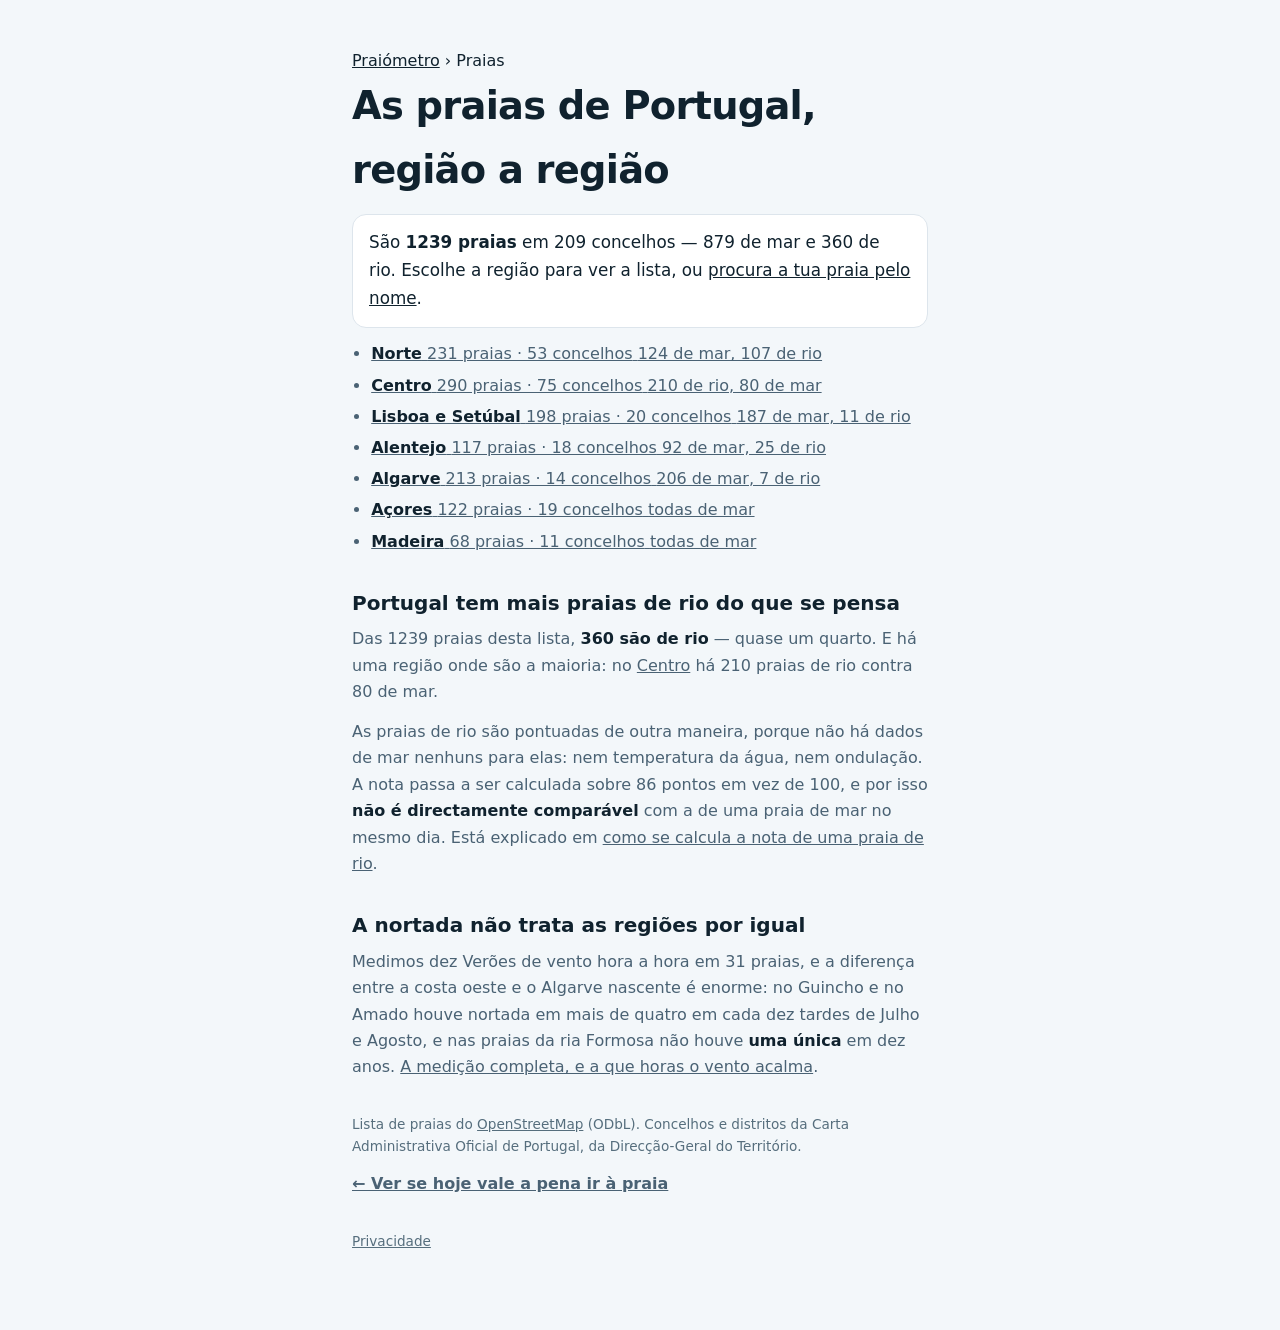
==== commit 7ee292e1: "Uma revisão adversarial encontrou o defeito da Esmoriz outra vez, na minha correcção dele Corri oito" ====
--- a/praias/index.html
+++ b/praias/index.html
@@ -88,8 +88,8 @@
       <li>
         <a href="/praias/algarve/">
           <strong>Algarve</strong>
-          <span>214 praias · 14 concelhos</span>
-          <span class="regiao__mar">207 de mar, 7 de rio</span>
+          <span>213 praias · 14 concelhos</span>
+          <span class="regiao__mar">206 de mar, 7 de rio</span>
         </a>
       </li>
       <li>
@@ -102,7 +102,7 @@
       <li>
         <a href="/praias/madeira/">
           <strong>Madeira</strong>
-          <span>67 praias · 11 concelhos</span>
+          <span>68 praias · 11 concelhos</span>
           <span class="regiao__mar">todas de mar</span>
         </a>
       </li>
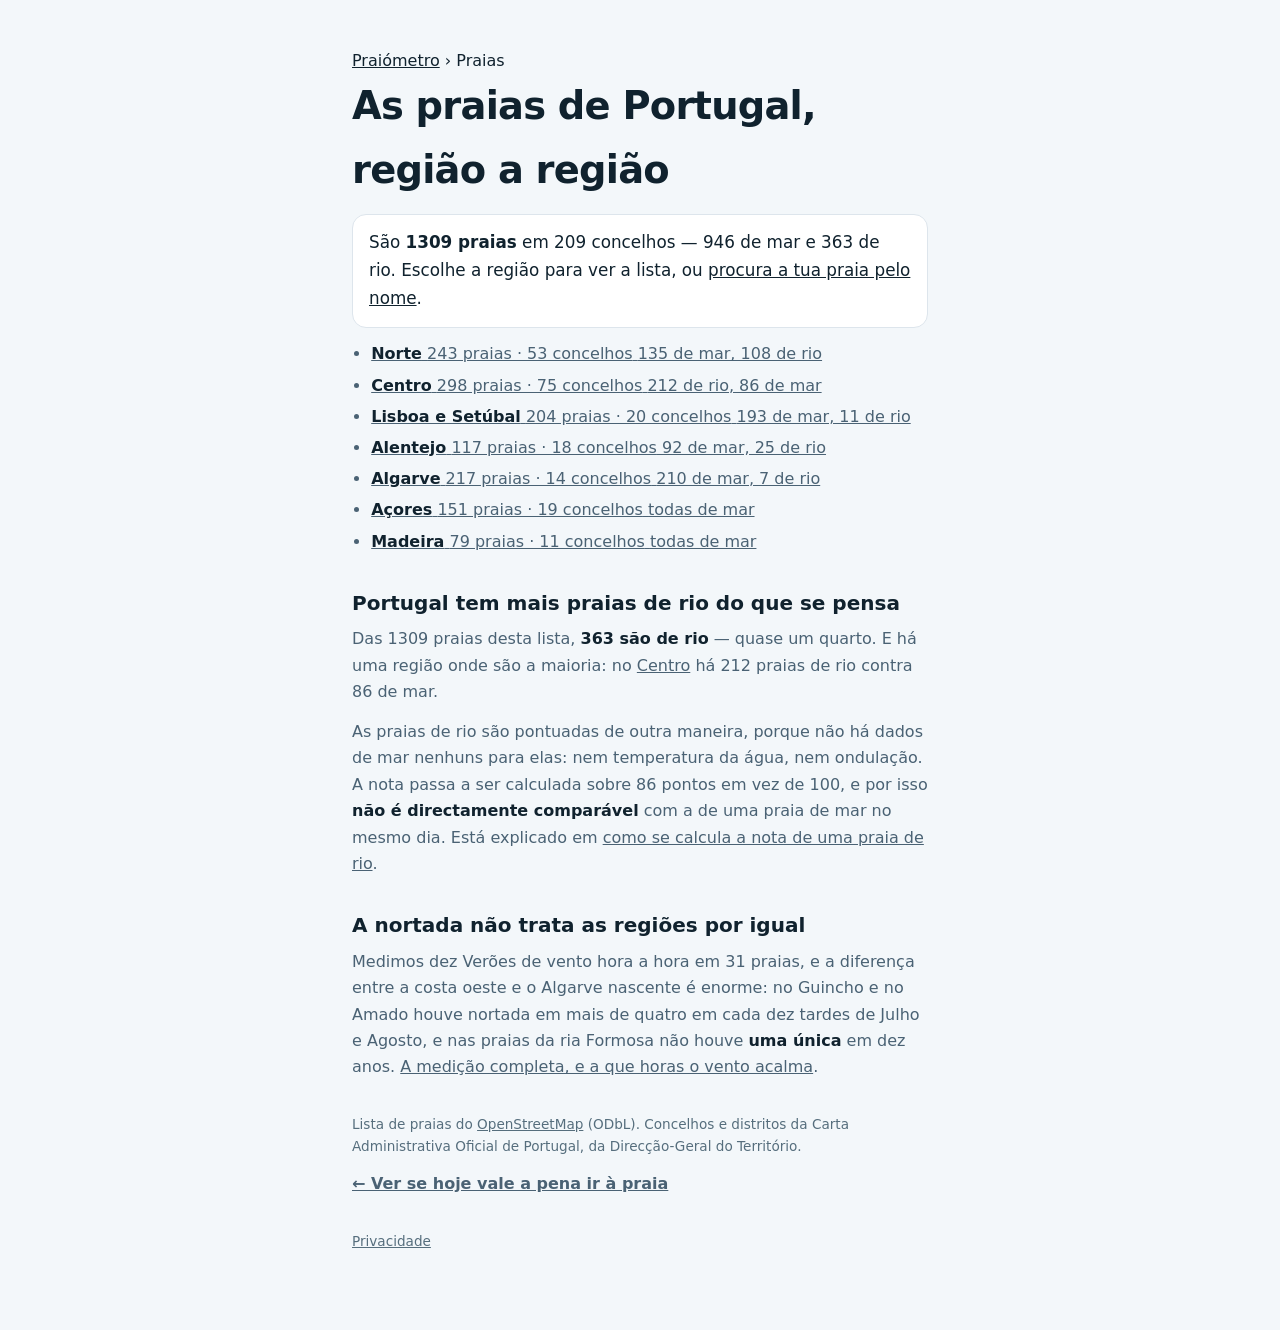
==== commit a359debd: "As ilhas: São Jorge passa de 5 praias para 16, e o limiar do «é a mesma areia» era generoso de mais " ====
--- a/praias/index.html
+++ b/praias/index.html
@@ -3,8 +3,8 @@
 <head>
   <meta charset="utf-8" />
   <meta name="viewport" content="width=device-width, initial-scale=1, viewport-fit=cover" />
-  <title>As 1239 praias de Portugal, região a região — Praiómetro</title>
-  <meta name="description" content="1239 praias portuguesas em 209 concelhos, 879 de mar e 360 de rio, agrupadas por região e concelho. Vê numa nota de 0 a 100 se hoje vale a pena ir." />
+  <title>As 1309 praias de Portugal, região a região — Praiómetro</title>
+  <meta name="description" content="1309 praias portuguesas em 209 concelhos, 946 de mar e 363 de rio, agrupadas por região e concelho. Vê numa nota de 0 a 100 se hoje vale a pena ir." />
   <meta name="theme-color" content="#0891b2" />
   <meta name="color-scheme" content="light dark" />
 
@@ -14,8 +14,8 @@
   <meta property="og:locale" content="pt_PT" />
   <meta property="og:site_name" content="Praiómetro" />
   <meta property="og:url" content="https://praiometro.pt/praias/" />
-  <meta property="og:title" content="As 1239 praias de Portugal, região a região" />
-  <meta property="og:description" content="1239 praias portuguesas em 209 concelhos, 879 de mar e 360 de rio, agrupadas por região e concelho. Vê numa nota de 0 a 100 se hoje vale a pena ir." />
+  <meta property="og:title" content="As 1309 praias de Portugal, região a região" />
+  <meta property="og:description" content="1309 praias portuguesas em 209 concelhos, 946 de mar e 363 de rio, agrupadas por região e concelho. Vê numa nota de 0 a 100 se hoje vale a pena ir." />
   <meta property="og:image" content="https://praiometro.pt/assets/img/og.png" />
   <meta property="og:image:width" content="1200" />
   <meta property="og:image:height" content="630" />
@@ -52,30 +52,30 @@
     </nav>
     <h1>As praias de Portugal, região a região</h1>
 
-    <p class="texto__lead">São <strong>1239 praias</strong> em 209 concelhos —
-    879 de mar e 360 de rio. Escolhe a região para ver a lista, ou
+    <p class="texto__lead">São <strong>1309 praias</strong> em 209 concelhos —
+    946 de mar e 363 de rio. Escolhe a região para ver a lista, ou
     <a href="/">procura a tua praia pelo nome</a>.</p>
 
     <ul class="regioes">
       <li>
         <a href="/praias/norte/">
           <strong>Norte</strong>
-          <span>231 praias · 53 concelhos</span>
-          <span class="regiao__mar">124 de mar, 107 de rio</span>
+          <span>243 praias · 53 concelhos</span>
+          <span class="regiao__mar">135 de mar, 108 de rio</span>
         </a>
       </li>
       <li>
         <a href="/praias/centro/">
           <strong>Centro</strong>
-          <span>290 praias · 75 concelhos</span>
-          <span class="regiao__mar">210 de rio, 80 de mar</span>
+          <span>298 praias · 75 concelhos</span>
+          <span class="regiao__mar">212 de rio, 86 de mar</span>
         </a>
       </li>
       <li>
         <a href="/praias/lisboa-e-setubal/">
           <strong>Lisboa e Setúbal</strong>
-          <span>198 praias · 20 concelhos</span>
-          <span class="regiao__mar">187 de mar, 11 de rio</span>
+          <span>204 praias · 20 concelhos</span>
+          <span class="regiao__mar">193 de mar, 11 de rio</span>
         </a>
       </li>
       <li>
@@ -88,21 +88,21 @@
       <li>
         <a href="/praias/algarve/">
           <strong>Algarve</strong>
-          <span>213 praias · 14 concelhos</span>
-          <span class="regiao__mar">206 de mar, 7 de rio</span>
+          <span>217 praias · 14 concelhos</span>
+          <span class="regiao__mar">210 de mar, 7 de rio</span>
         </a>
       </li>
       <li>
         <a href="/praias/acores/">
           <strong>Açores</strong>
-          <span>122 praias · 19 concelhos</span>
+          <span>151 praias · 19 concelhos</span>
           <span class="regiao__mar">todas de mar</span>
         </a>
       </li>
       <li>
         <a href="/praias/madeira/">
           <strong>Madeira</strong>
-          <span>68 praias · 11 concelhos</span>
+          <span>79 praias · 11 concelhos</span>
           <span class="regiao__mar">todas de mar</span>
         </a>
       </li>
@@ -110,10 +110,10 @@
 
     <h2 id="rio">Portugal tem mais praias de rio do que se pensa</h2>
 
-    <p>Das 1239 praias desta lista, <strong>360 são de rio</strong> — quase
+    <p>Das 1309 praias desta lista, <strong>363 são de rio</strong> — quase
     um quarto. E há uma região onde são a maioria: no
-    <a href="/praias/centro/">Centro</a> há 210 praias de rio contra
-    80 de mar.</p>
+    <a href="/praias/centro/">Centro</a> há 212 praias de rio contra
+    86 de mar.</p>
 
     <p>As praias de rio são pontuadas de outra maneira, porque não há dados de mar nenhuns
     para elas: nem temperatura da água, nem ondulação. A nota passa a ser calculada sobre
